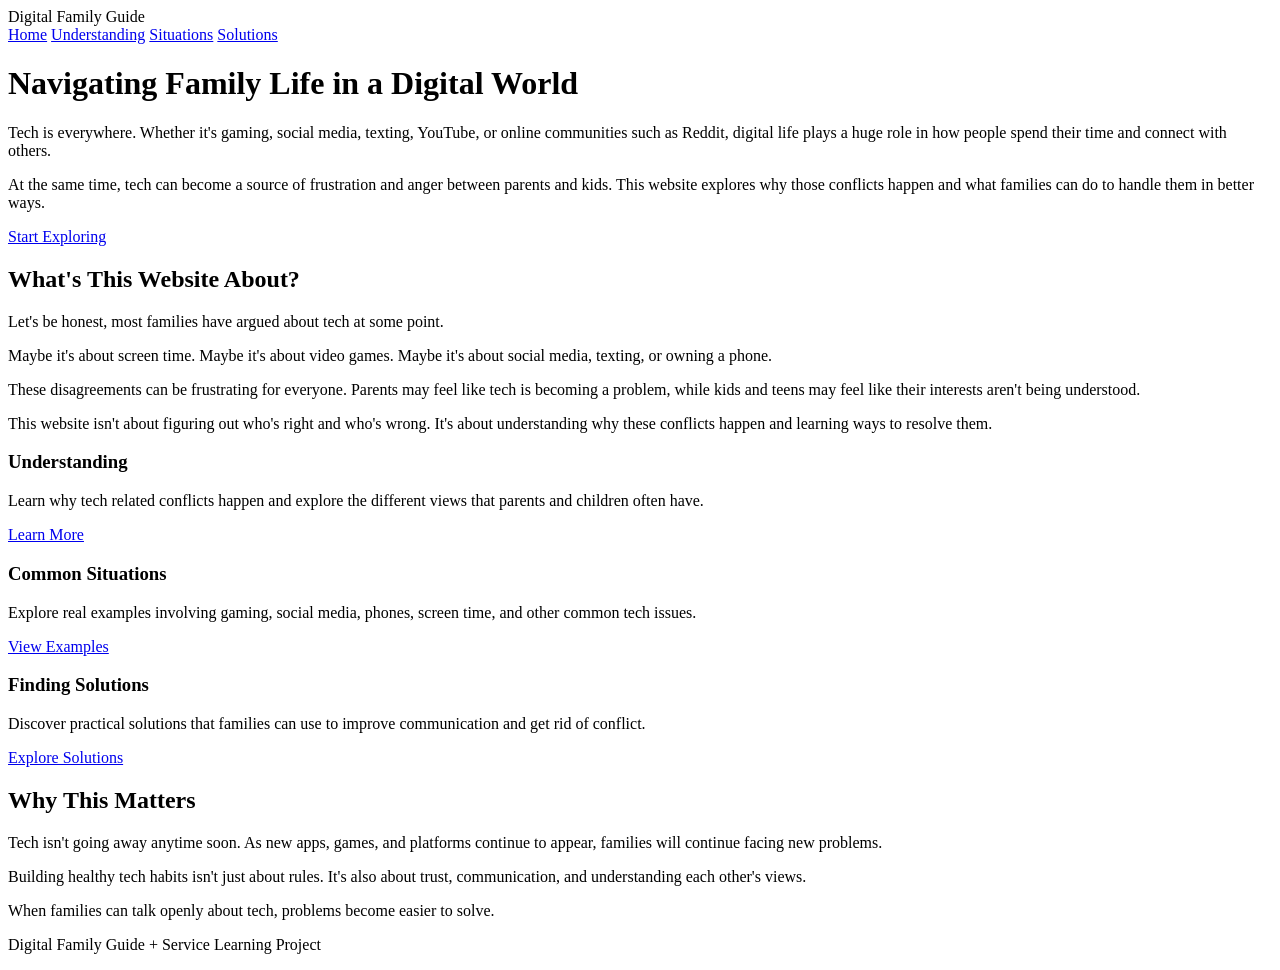
==== index.html @ 8d8b51a5 "Create index.html" ====
<!DOCTYPE html>
<html lang="en">
  <head>
    <meta charset="UTF-8" />
    <meta name="viewport" content="width=device-width, initial-scale=1.0" />
    <title>Digital Family Guide</title>
    <link rel="stylesheet" href="style.css" />
  </head>
  <body>
    <nav>
      <div class="logo">Digital Family Guide</div>

      <div class="nav-links">
        <a href="index.html">Home</a>
        <a href="understanding.html">Understanding</a>
        <a href="situations.html">Situations</a>
        <a href="solutions.html">Solutions</a>
      </div>
    </nav>

    <header class="hero">
      <div class="hero-content">
        <h1>Navigating Family Life in a Digital World</h1>

        <p>
          Tech is everywhere. Whether it's gaming, social media, texting,
          YouTube, or online communities such as Reddit, digital life plays a
          huge role in how people spend their time and connect with others.
        </p>

        <p>
          At the same time, tech can become a source of frustration and anger
          between parents and kids. This website explores why those conflicts
          happen and what families can do to handle them in better ways.
        </p>

        <a href="understanding.html" class="button"> Start Exploring </a>
      </div>
    </header>

    <section class="section">
      <h2>What's This Website About?</h2>

      <p>
        Let's be honest, most families have argued about tech at some point.
      </p>

      <p>
        Maybe it's about screen time. Maybe it's about video games. Maybe it's
        about social media, texting, or owning a phone.
      </p>

      <p>
        These disagreements can be frustrating for everyone. Parents may feel
        like tech is becoming a problem, while kids and teens may feel like
        their interests aren't being understood.
      </p>

      <p>
        This website isn't about figuring out who's right and who's wrong. It's
        about understanding why these conflicts happen and learning ways to
        resolve them.
      </p>
    </section>

    <section class="cards">
      <div class="card">
        <h3>Understanding</h3>

        <p>
          Learn why tech related conflicts happen and explore the different
          views that parents and children often have.
        </p>

        <a href="understanding.html" class="button"> Learn More </a>
      </div>

      <div class="card">
        <h3>Common Situations</h3>

        <p>
          Explore real examples involving gaming, social media, phones, screen
          time, and other common tech issues.
        </p>

        <a href="situations.html" class="button"> View Examples </a>
      </div>

      <div class="card">
        <h3>Finding Solutions</h3>

        <p>
          Discover practical solutions that families can use to improve
          communication and get rid of conflict.
        </p>

        <a href="solutions.html" class="button"> Explore Solutions </a>
      </div>
    </section>

    <section class="section">
      <h2>Why This Matters</h2>

      <p>
        Tech isn't going away anytime soon. As new apps, games, and platforms
        continue to appear, families will continue facing new problems.
      </p>

      <p>
        Building healthy tech habits isn't just about rules. It's also about
        trust, communication, and understanding each other's views.
      </p>

      <p>
        When families can talk openly about tech, problems become easier to
        solve.
      </p>
    </section>

    <footer>
      <p>Digital Family Guide + Service Learning Project</p>
    </footer>
  </body>
</html>
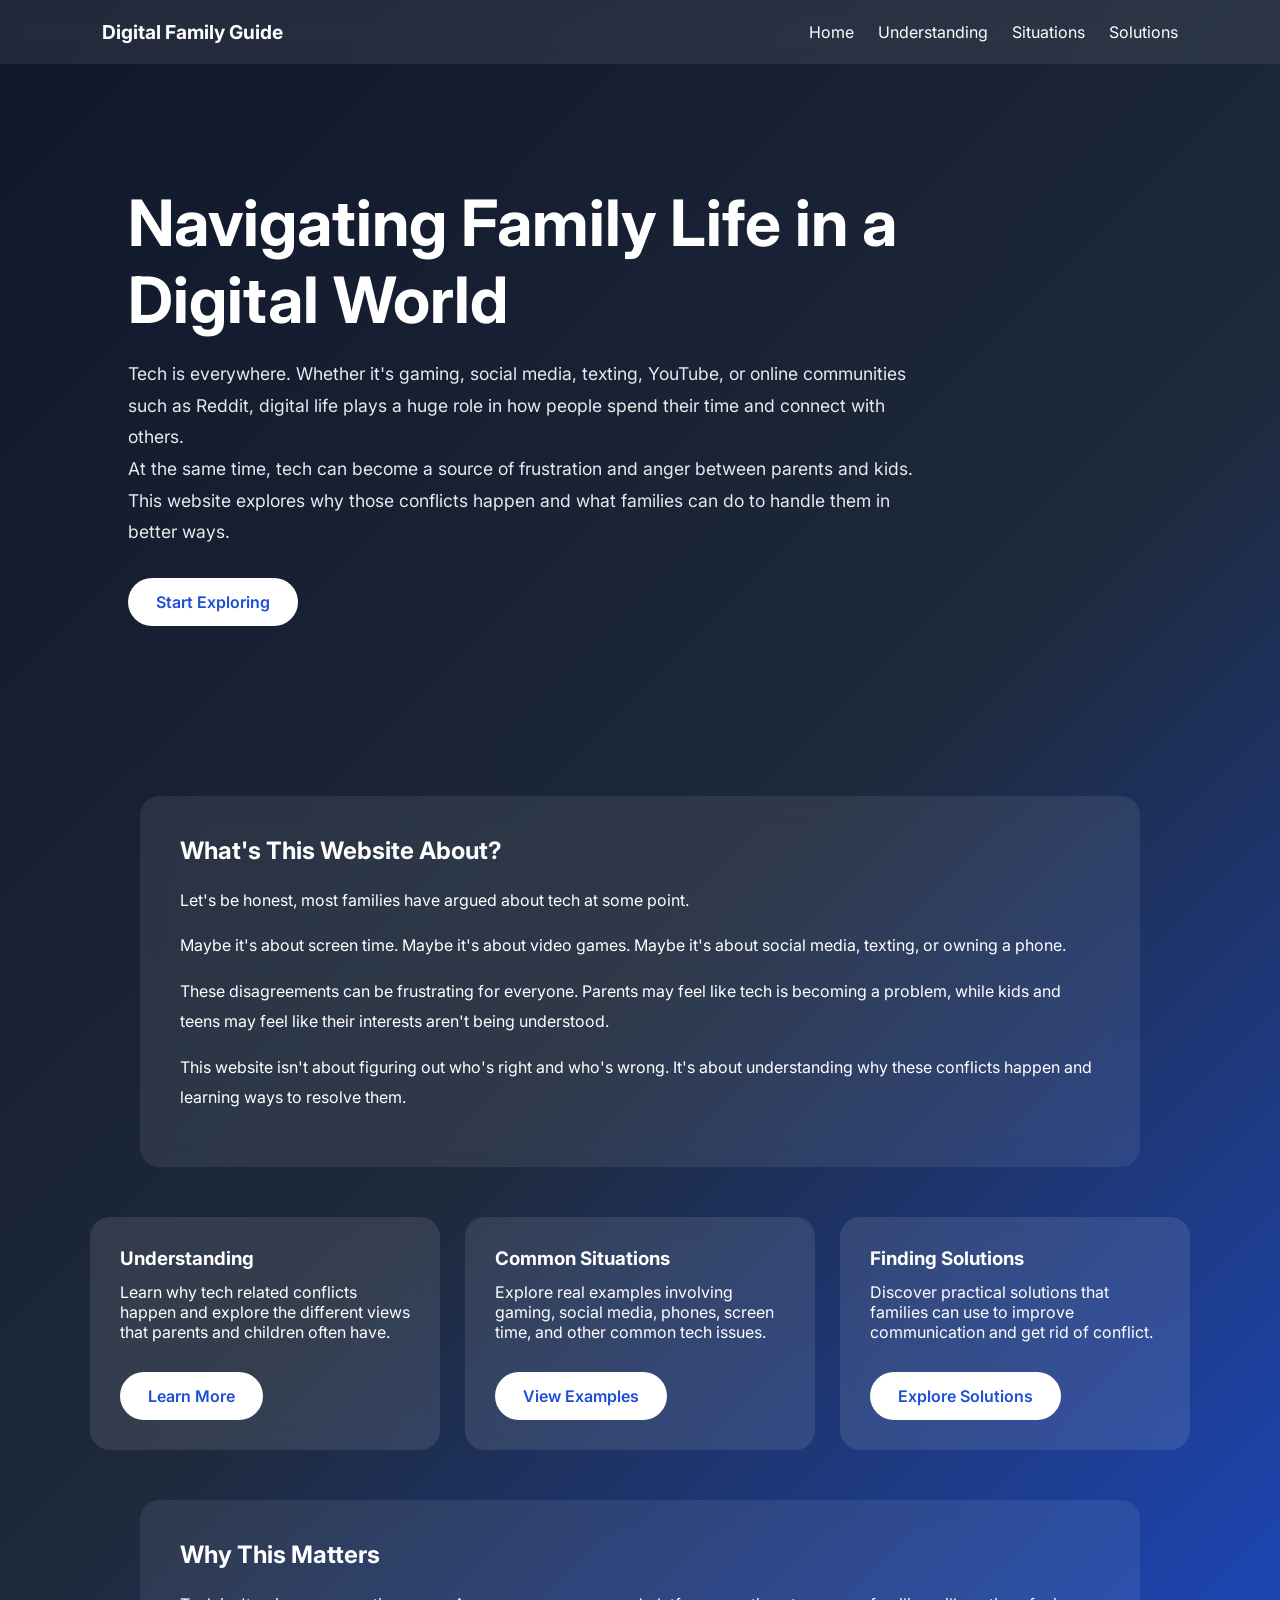
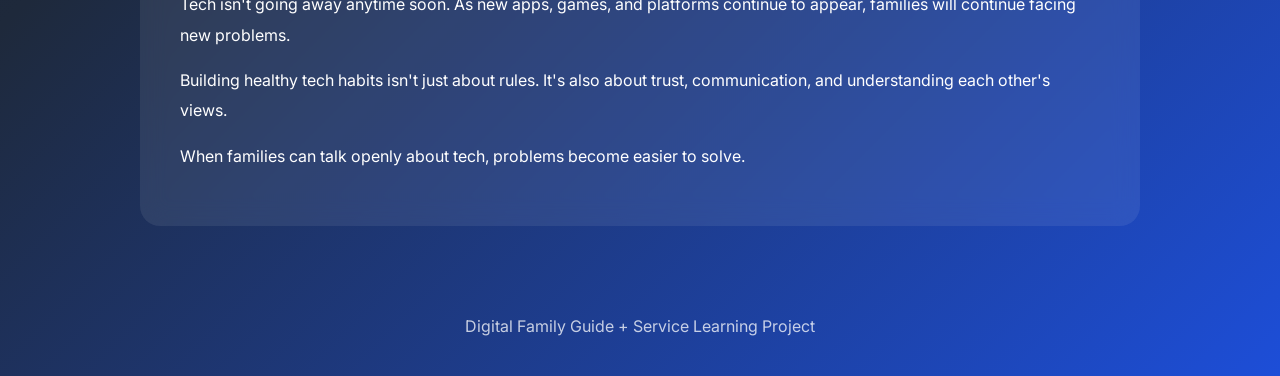
==== commit 0f441df2: "Update index.html" ====
--- a/index.html
+++ b/index.html
@@ -4,7 +4,7 @@
     <meta charset="UTF-8" />
     <meta name="viewport" content="width=device-width, initial-scale=1.0" />
     <title>Digital Family Guide</title>
-    <link rel="stylesheet" href="style.css" />
+    <link rel="stylesheet" href="styles.css" />
   </head>
   <body>
     <nav>
--- a/styles.css
+++ b/styles.css
@@ -0,0 +1,147 @@
+@import url("https://fonts.googleapis.com/css2?family=Inter:wght@400;500;600;700&display=swap");
+
+* {
+  margin: 0;
+  padding: 0;
+  box-sizing: border-box;
+}
+
+body {
+  font-family: "Inter", sans-serif;
+  background: linear-gradient(135deg, #0f172a, #1e293b, #1d4ed8);
+  min-height: 100vh;
+  color: white;
+}
+
+/* NAVBAR */
+
+nav {
+  display: flex;
+  justify-content: space-between;
+  align-items: center;
+
+  padding: 20px 8%;
+
+  background: rgba(255, 255, 255, 0.08);
+
+  backdrop-filter: blur(10px);
+
+  position: sticky;
+  top: 0;
+}
+
+.logo {
+  font-weight: 700;
+  font-size: 1.2rem;
+}
+
+.nav-links a {
+  color: white;
+  text-decoration: none;
+  margin-left: 20px;
+  transition: 0.2s;
+}
+
+.nav-links a:hover {
+  opacity: 0.7;
+}
+
+/* HERO */
+
+.hero {
+  padding: 120px 10%;
+}
+
+.hero-content {
+  max-width: 800px;
+}
+
+.hero h1 {
+  font-size: 4rem;
+  margin-bottom: 20px;
+}
+
+.hero p {
+  font-size: 1.1rem;
+  line-height: 1.8;
+  opacity: 0.9;
+}
+
+.button {
+  display: inline-block;
+  margin-top: 30px;
+
+  padding: 14px 28px;
+
+  background: white;
+  color: #1d4ed8;
+
+  border-radius: 999px;
+
+  text-decoration: none;
+  font-weight: 600;
+}
+
+/* CONTENT */
+
+.section {
+  max-width: 1000px;
+  margin: 50px auto;
+  padding: 40px;
+
+  background: rgba(255, 255, 255, 0.08);
+
+  border-radius: 20px;
+
+  backdrop-filter: blur(12px);
+}
+
+.section h2 {
+  margin-bottom: 20px;
+}
+
+.section p {
+  line-height: 1.9;
+  margin-bottom: 15px;
+}
+
+/* CARDS */
+
+.cards {
+  width: min(1100px, 90%);
+  margin: 50px auto;
+
+  display: grid;
+
+  grid-template-columns: repeat(auto-fit, minmax(280px, 1fr));
+
+  gap: 25px;
+}
+
+.card {
+  padding: 30px;
+
+  border-radius: 20px;
+
+  background: rgba(255, 255, 255, 0.1);
+
+  backdrop-filter: blur(10px);
+
+  transition: 0.25s;
+}
+
+.card:hover {
+  transform: translateY(-6px);
+}
+
+.card h3 {
+  margin-bottom: 12px;
+}
+
+/* FOOTER */
+
+footer {
+  text-align: center;
+  padding: 40px;
+  opacity: 0.75;
+}
